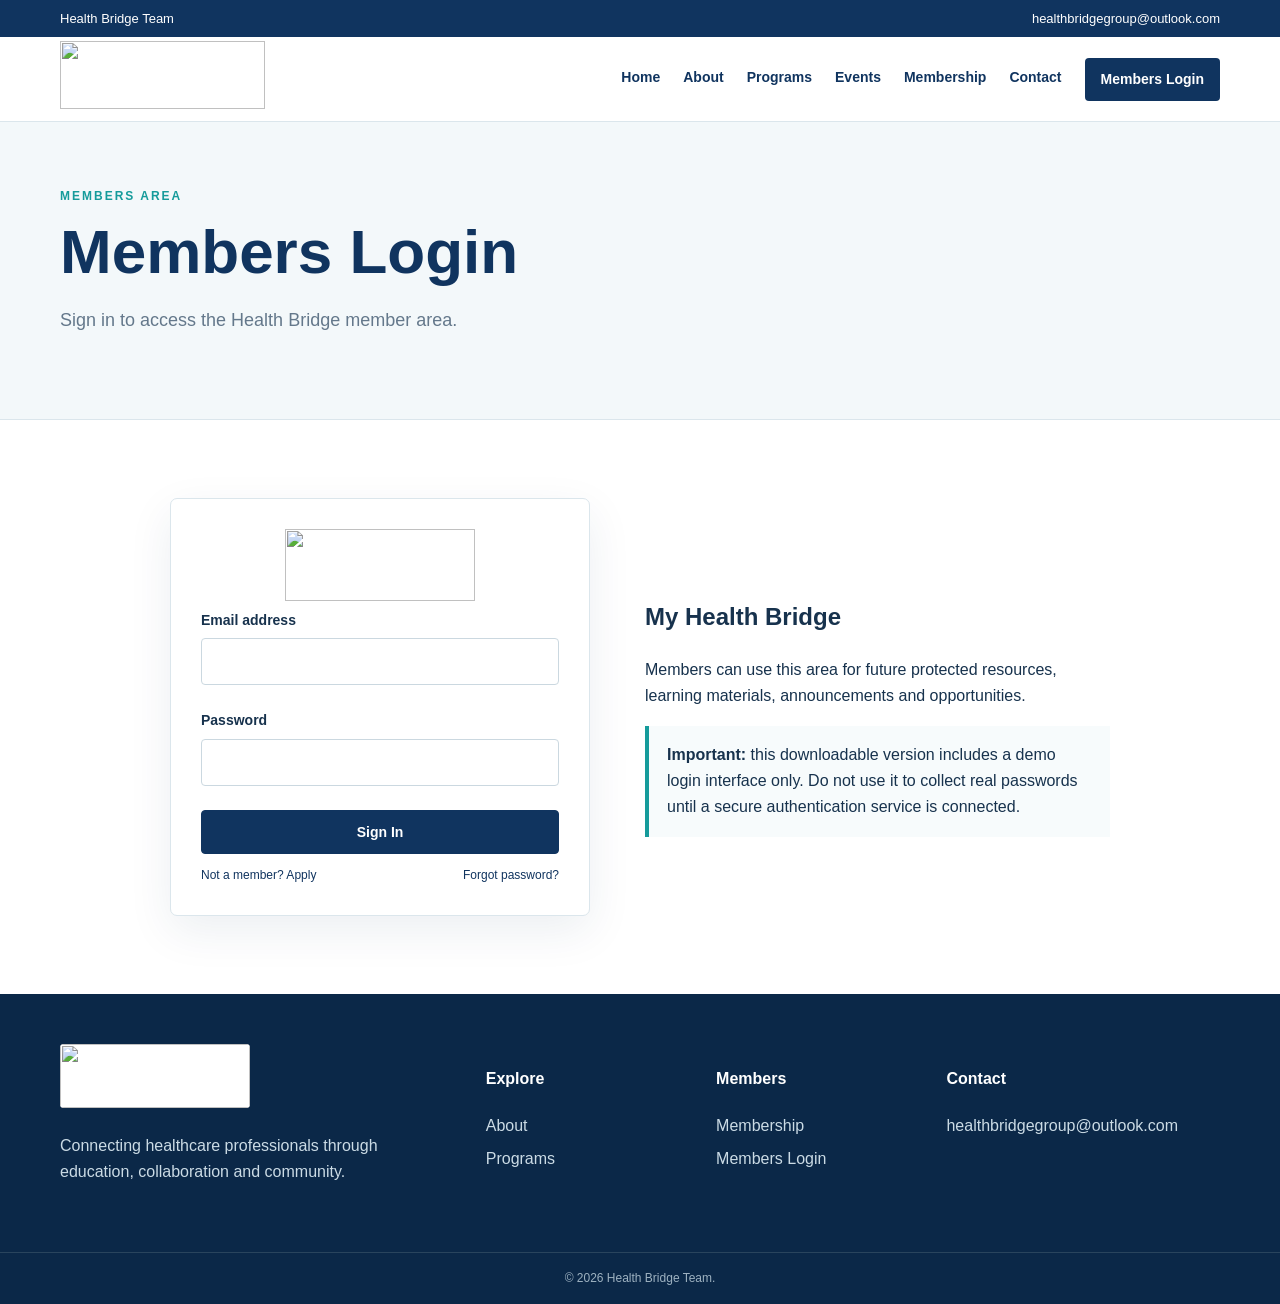
==== login.html @ 6ef4c6cc "healthbridgeteamgroup / Health-Bridge-Team" ====
<!doctype html><html><head><meta charset="utf-8"><meta name="viewport" content="width=device-width,initial-scale=1"><title>Members Login | Health Bridge Team</title><link rel="stylesheet" href="styles.css"></head><body><div class="top"><div class="container"><span>Health Bridge Team</span><a href="mailto:healthbridgegroup@outlook.com">healthbridgegroup@outlook.com</a></div></div><header class="header"><div class="container nav"><a href="index.html"><img class="logo" src="assets/health-bridge-logo.jpg"></a><button class="menu">☰</button><nav class="navlinks"><a href="index.html">Home</a><a href="about.html">About</a><a href="programs.html">Programs</a><a href="events.html">Events</a><a href="membership.html">Membership</a><a href="contact.html">Contact</a><a class="login" href="login.html">Members Login</a></nav></div></header><main><section class="pagehero"><div class="container"><div class="eyebrow">MEMBERS AREA</div><h1>Members Login</h1><p>Sign in to access the Health Bridge member area.</p></div></section><section class="section"><div class="container loginwrap"><div class="formcard"><div class="loginlogo"><img src="assets/health-bridge-logo.jpg"></div><form id="loginForm"><label>Email address<input type="email" id="email" required></label><label>Password<input type="password" required></label><button class="btn primary" type="submit">Sign In</button><div class="links"><a href="membership.html">Not a member? Apply</a><a href="mailto:healthbridgegroup@outlook.com?subject=Password%20Reset">Forgot password?</a></div><div id="loginmsg" class="message"></div></form></div><div><h2>My Health Bridge</h2><p>Members can use this area for future protected resources, learning materials, announcements and opportunities.</p><div class="notice"><strong>Important:</strong> this downloadable version includes a demo login interface only. Do not use it to collect real passwords until a secure authentication service is connected.</div></div></div></section></main><footer><div class="container foot"><div><img src="assets/health-bridge-logo.jpg"><p>Connecting healthcare professionals through education, collaboration and community.</p></div><div><h4>Explore</h4><a href="about.html">About</a><a href="programs.html">Programs</a></div><div><h4>Members</h4><a href="membership.html">Membership</a><a href="login.html">Members Login</a></div><div><h4>Contact</h4><a href="mailto:healthbridgegroup@outlook.com">healthbridgegroup@outlook.com</a></div></div><div class="copy">© 2026 Health Bridge Team.</div></footer><script src="script.js"></script></body></html>
---- styles.css ----
:root{--navy:#10345f;--teal:#159b9b;--gold:#c99b3b;--ink:#17324d;--muted:#64788b;--line:#dbe6ec;--pale:#f3f8fa}*{box-sizing:border-box}body{margin:0;font-family:Arial,Helvetica,sans-serif;color:var(--ink);line-height:1.65}a{color:var(--navy);text-decoration:none}a:hover{color:var(--teal)}.container{width:min(1160px,92%);margin:auto}.top{background:var(--navy);color:#fff;font-size:13px}.top .container{display:flex;justify-content:space-between;padding:8px 0}.top a{color:#fff}.header{background:#fff;border-bottom:1px solid var(--line);position:sticky;top:0;z-index:10}.nav{height:84px;display:flex;align-items:center;justify-content:space-between}.logo{width:205px;height:68px;object-fit:contain}.navlinks{display:flex;align-items:center;gap:23px}.navlinks a{font-size:14px;font-weight:700;padding:29px 0;border-bottom:3px solid transparent}.navlinks a:hover,.navlinks a.active{color:var(--teal);border-color:var(--teal)}.login{background:var(--navy)!important;color:#fff!important;padding:10px 16px!important;border:0!important;border-radius:4px}.menu{display:none;background:none;border:0;font-size:25px}.hero{background:linear-gradient(120deg,#f4fafb,#fff);padding:90px 0}.grid2{display:grid;grid-template-columns:1.25fr .75fr;gap:70px;align-items:center}.eyebrow{color:var(--teal);font-size:12px;font-weight:800;letter-spacing:2px}.hero h1,.pagehero h1{font-size:clamp(40px,5vw,62px);line-height:1.08;color:var(--navy);margin:12px 0 20px}.lead{font-size:19px;color:var(--muted);max-width:720px}.buttons{display:flex;gap:12px;margin-top:28px}.btn{display:inline-block;padding:13px 22px;border-radius:4px;font-weight:800;border:1px solid #b8cbd7;cursor:pointer;font-size:14px}.primary{background:var(--navy);color:#fff;border-color:var(--navy)}.secondary{background:#fff;color:var(--navy)}.card,.formcard,.side{background:#fff;border:1px solid var(--line);border-radius:7px;padding:30px;box-shadow:0 15px 45px rgba(16,52,95,.08)}.hero .card h3{font-size:24px;color:var(--navy)}.icon{width:44px;height:44px;display:flex;align-items:center;justify-content:center;background:var(--teal);color:#fff;font-weight:800;border-radius:4px;margin-bottom:15px}.section{padding:78px 0}.pale{background:var(--pale)}.heading{text-align:center;max-width:760px;margin:0 auto 40px}.heading h2,.split h2{font-size:35px;line-height:1.2;color:var(--navy);margin:10px 0}.heading p,.split p,.card p{color:var(--muted)}.cards4{display:grid;grid-template-columns:repeat(4,1fr);gap:20px}.cards3{display:grid;grid-template-columns:repeat(3,1fr);gap:20px}.cards2{display:grid;grid-template-columns:repeat(2,1fr);gap:20px}.split{display:grid;grid-template-columns:1fr 1fr;gap:80px;align-items:center}.checks{display:grid;gap:12px}.checks div{background:#fff;border:1px solid var(--line);padding:15px 18px;border-radius:5px;font-weight:700}.cta{background:var(--navy);color:#fff;border-radius:7px;padding:32px 40px;display:flex;justify-content:space-between;align-items:center}.cta h2{margin:0}.cta .btn{background:#fff;color:var(--navy);border:0}footer{background:#0b2848;color:#cbdbe5}.foot{display:grid;grid-template-columns:2fr 1fr 1fr 1.4fr;gap:35px;padding:50px 0}.foot img{width:190px;height:64px;object-fit:contain;background:#fff;border-radius:4px}.foot h4{color:#fff}.foot a{display:block;color:#cbdbe5;margin:6px 0}.copy{text-align:center;border-top:1px solid #29445d;padding:16px;font-size:12px;color:#9eb2c1}.pagehero{background:var(--pale);padding:65px 0;border-bottom:1px solid var(--line)}.pagehero p{color:var(--muted);max-width:760px;font-size:18px}.formlayout{display:grid;grid-template-columns:1fr 330px;gap:25px}.formsection{border-bottom:1px solid var(--line);padding-bottom:25px;margin-bottom:25px}.formsection h2{font-size:20px;color:var(--navy)}.formgrid{display:grid;grid-template-columns:1fr 1fr;gap:17px}label{display:block;font-size:14px;font-weight:700;margin-bottom:12px}input,select,textarea{display:block;width:100%;padding:11px 12px;margin-top:6px;border:1px solid #cbd8e0;border-radius:4px;font:inherit}textarea{resize:vertical}.optiongrid{display:grid;grid-template-columns:1fr 1fr;gap:10px}.optiongrid label,.agree{font-weight:400}.optiongrid input,.agree input{display:inline;width:auto;margin-right:7px}.small{font-size:12px;color:var(--muted)}.message{display:none;margin-top:15px;padding:12px;background:#eaf7f5;color:#146b66;border-radius:4px}.message.show{display:block}.loginwrap{max-width:940px;margin:auto;display:grid;grid-template-columns:420px 1fr;gap:55px;align-items:center}.loginlogo{text-align:center}.loginlogo img{width:190px;height:72px;object-fit:contain}.formcard form{display:grid;gap:12px}.links{display:flex;justify-content:space-between;font-size:12px}.notice{background:#f7fbfc;border-left:4px solid var(--teal);padding:16px 18px}.contactcards{display:grid;grid-template-columns:1fr 1fr;gap:20px}.dash{display:grid;grid-template-columns:repeat(4,1fr);gap:20px}@media(max-width:900px){.navlinks{display:none}.menu{display:block}.navlinks.open{display:flex;position:absolute;top:92px;left:0;right:0;background:#fff;flex-direction:column;align-items:stretch;gap:0;padding:10px 4%;box-shadow:0 12px 30px #0002}.navlinks.open a{padding:11px 0}.grid2,.split,.formlayout,.loginwrap{grid-template-columns:1fr}.cards4,.dash{grid-template-columns:1fr 1fr}.cards3{grid-template-columns:1fr}.foot{grid-template-columns:1fr 1fr}.hero{padding:60px 0}}@media(max-width:560px){.top .container span{display:none}.logo{width:175px}.hero h1,.pagehero h1{font-size:38px}.section{padding:55px 0}.cards4,.cards2,.dash,.formgrid,.optiongrid,.contactcards,.foot{grid-template-columns:1fr}.buttons{flex-direction:column}.buttons .btn{text-align:center}.cta{display:block;padding:28px}.cta .btn{margin-top:18px}.links{flex-direction:column;gap:8px}}
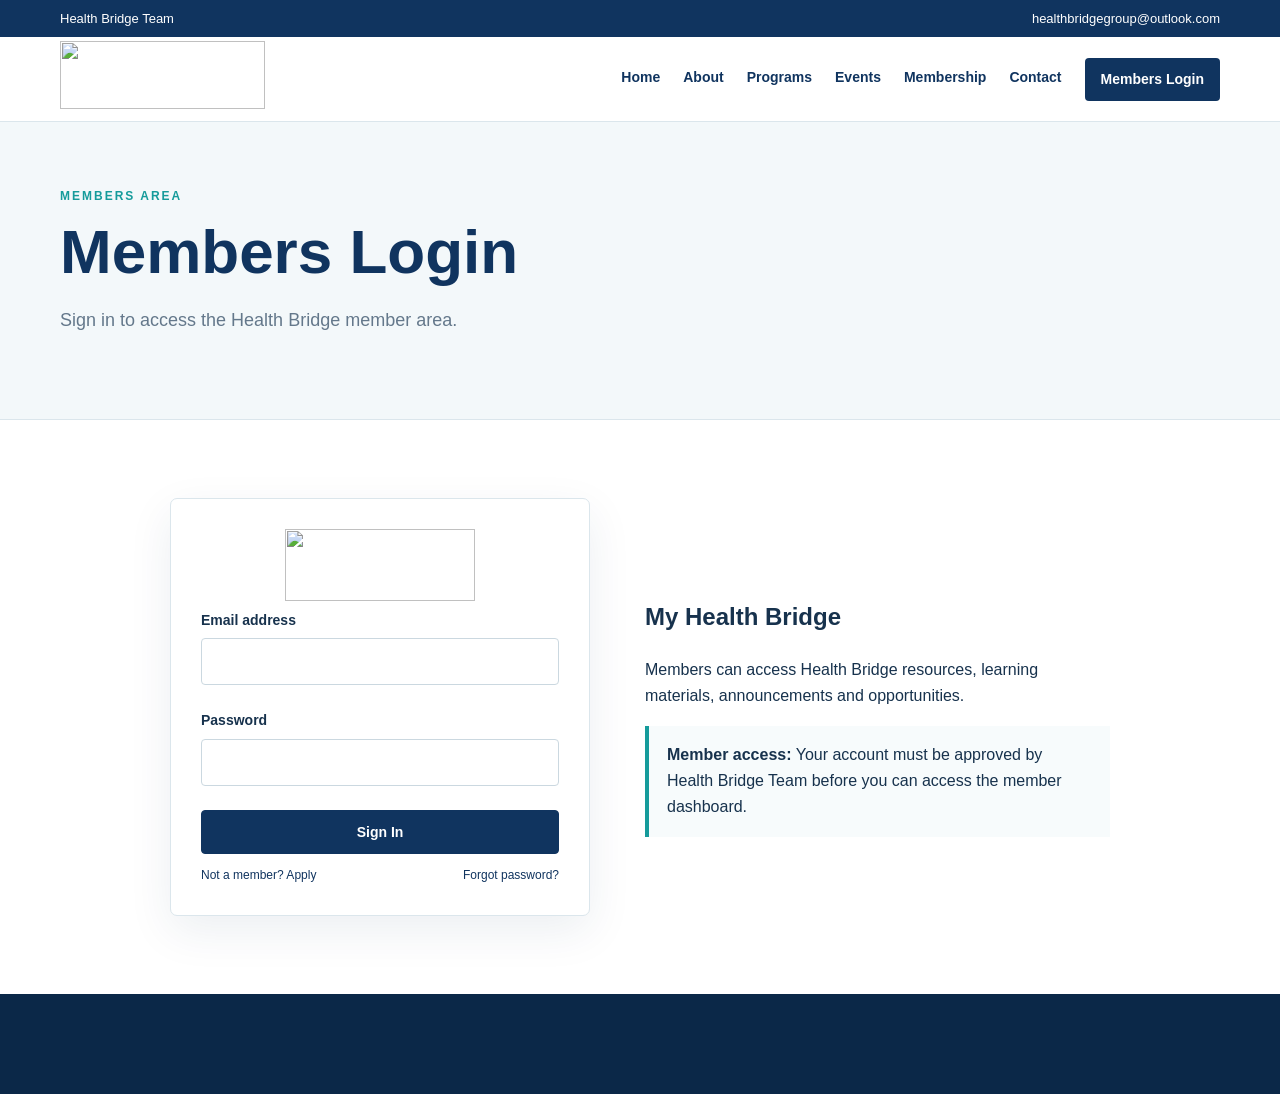
==== commit c62c849b: "Update login.html" ====
--- a/login.html
+++ b/login.html
@@ -1 +1,190 @@
-<!doctype html><html><head><meta charset="utf-8"><meta name="viewport" content="width=device-width,initial-scale=1"><title>Members Login | Health Bridge Team</title><link rel="stylesheet" href="styles.css"></head><body><div class="top"><div class="container"><span>Health Bridge Team</span><a href="mailto:healthbridgegroup@outlook.com">healthbridgegroup@outlook.com</a></div></div><header class="header"><div class="container nav"><a href="index.html"><img class="logo" src="assets/health-bridge-logo.jpg"></a><button class="menu">☰</button><nav class="navlinks"><a href="index.html">Home</a><a href="about.html">About</a><a href="programs.html">Programs</a><a href="events.html">Events</a><a href="membership.html">Membership</a><a href="contact.html">Contact</a><a class="login" href="login.html">Members Login</a></nav></div></header><main><section class="pagehero"><div class="container"><div class="eyebrow">MEMBERS AREA</div><h1>Members Login</h1><p>Sign in to access the Health Bridge member area.</p></div></section><section class="section"><div class="container loginwrap"><div class="formcard"><div class="loginlogo"><img src="assets/health-bridge-logo.jpg"></div><form id="loginForm"><label>Email address<input type="email" id="email" required></label><label>Password<input type="password" required></label><button class="btn primary" type="submit">Sign In</button><div class="links"><a href="membership.html">Not a member? Apply</a><a href="mailto:healthbridgegroup@outlook.com?subject=Password%20Reset">Forgot password?</a></div><div id="loginmsg" class="message"></div></form></div><div><h2>My Health Bridge</h2><p>Members can use this area for future protected resources, learning materials, announcements and opportunities.</p><div class="notice"><strong>Important:</strong> this downloadable version includes a demo login interface only. Do not use it to collect real passwords until a secure authentication service is connected.</div></div></div></section></main><footer><div class="container foot"><div><img src="assets/health-bridge-logo.jpg"><p>Connecting healthcare professionals through education, collaboration and community.</p></div><div><h4>Explore</h4><a href="about.html">About</a><a href="programs.html">Programs</a></div><div><h4>Members</h4><a href="membership.html">Membership</a><a href="login.html">Members Login</a></div><div><h4>Contact</h4><a href="mailto:healthbridgegroup@outlook.com">healthbridgegroup@outlook.com</a></div></div><div class="copy">© 2026 Health Bridge Team.</div></footer><script src="script.js"></script></body></html>
+<!doctype html>
+<html lang="en">
+
+<head>
+<meta charset="utf-8">
+<meta name="viewport" content="width=device-width,initial-scale=1">
+
+<title>Members Login | Health Bridge Team</title>
+
+<link rel="stylesheet" href="styles.css">
+</head>
+
+<body>
+
+<div class="top">
+  <div class="container">
+    <span>Health Bridge Team</span>
+    <a href="mailto:healthbridgegroup@outlook.com">
+      healthbridgegroup@outlook.com
+    </a>
+  </div>
+</div>
+
+
+<header class="header">
+
+<div class="container nav">
+
+<a href="index.html">
+<img class="logo" src="assets/health-bridge-logo.jpg">
+</a>
+
+<button class="menu">☰</button>
+
+<nav class="navlinks">
+
+<a href="index.html">Home</a>
+<a href="about.html">About</a>
+<a href="programs.html">Programs</a>
+<a href="events.html">Events</a>
+<a href="membership.html">Membership</a>
+<a href="contact.html">Contact</a>
+
+<a class="login" href="login.html">
+Members Login
+</a>
+
+</nav>
+
+</div>
+
+</header>
+
+
+<main>
+
+<section class="pagehero">
+
+<div class="container">
+
+<div class="eyebrow">
+MEMBERS AREA
+</div>
+
+<h1>Members Login</h1>
+
+<p>
+Sign in to access the Health Bridge member area.
+</p>
+
+</div>
+
+</section>
+
+
+<section class="section">
+
+<div class="container loginwrap">
+
+
+<div class="formcard">
+
+<div class="loginlogo">
+
+<img src="assets/health-bridge-logo.jpg">
+
+</div>
+
+
+<form id="loginForm">
+
+<label>
+Email address
+
+<input
+type="email"
+id="email"
+name="email"
+autocomplete="email"
+required
+>
+
+</label>
+
+
+<label>
+Password
+
+<input
+type="password"
+id="password"
+name="password"
+autocomplete="current-password"
+required
+>
+
+</label>
+
+
+<button
+class="btn primary"
+type="submit"
+id="loginButton"
+>
+
+Sign In
+
+</button>
+
+
+<div class="links">
+
+<a href="membership.html">
+Not a member? Apply
+</a>
+
+<a href="#" id="forgotPassword">
+Forgot password?
+</a>
+
+</div>
+
+
+<div
+id="loginmsg"
+class="message"
+aria-live="polite"
+></div>
+
+
+</form>
+
+</div>
+
+
+<div>
+
+<h2>My Health Bridge</h2>
+
+<p>
+Members can access Health Bridge resources,
+learning materials, announcements and opportunities.
+</p>
+
+<div class="notice">
+
+<strong>Member access:</strong>
+
+Your account must be approved by Health Bridge Team
+before you can access the member dashboard.
+
+</div>
+
+</div>
+
+
+</div>
+
+</section>
+
+</main>
+
+
+<footer>
+
+<div class="container foot">
+
+<div>
+
+<img src="
